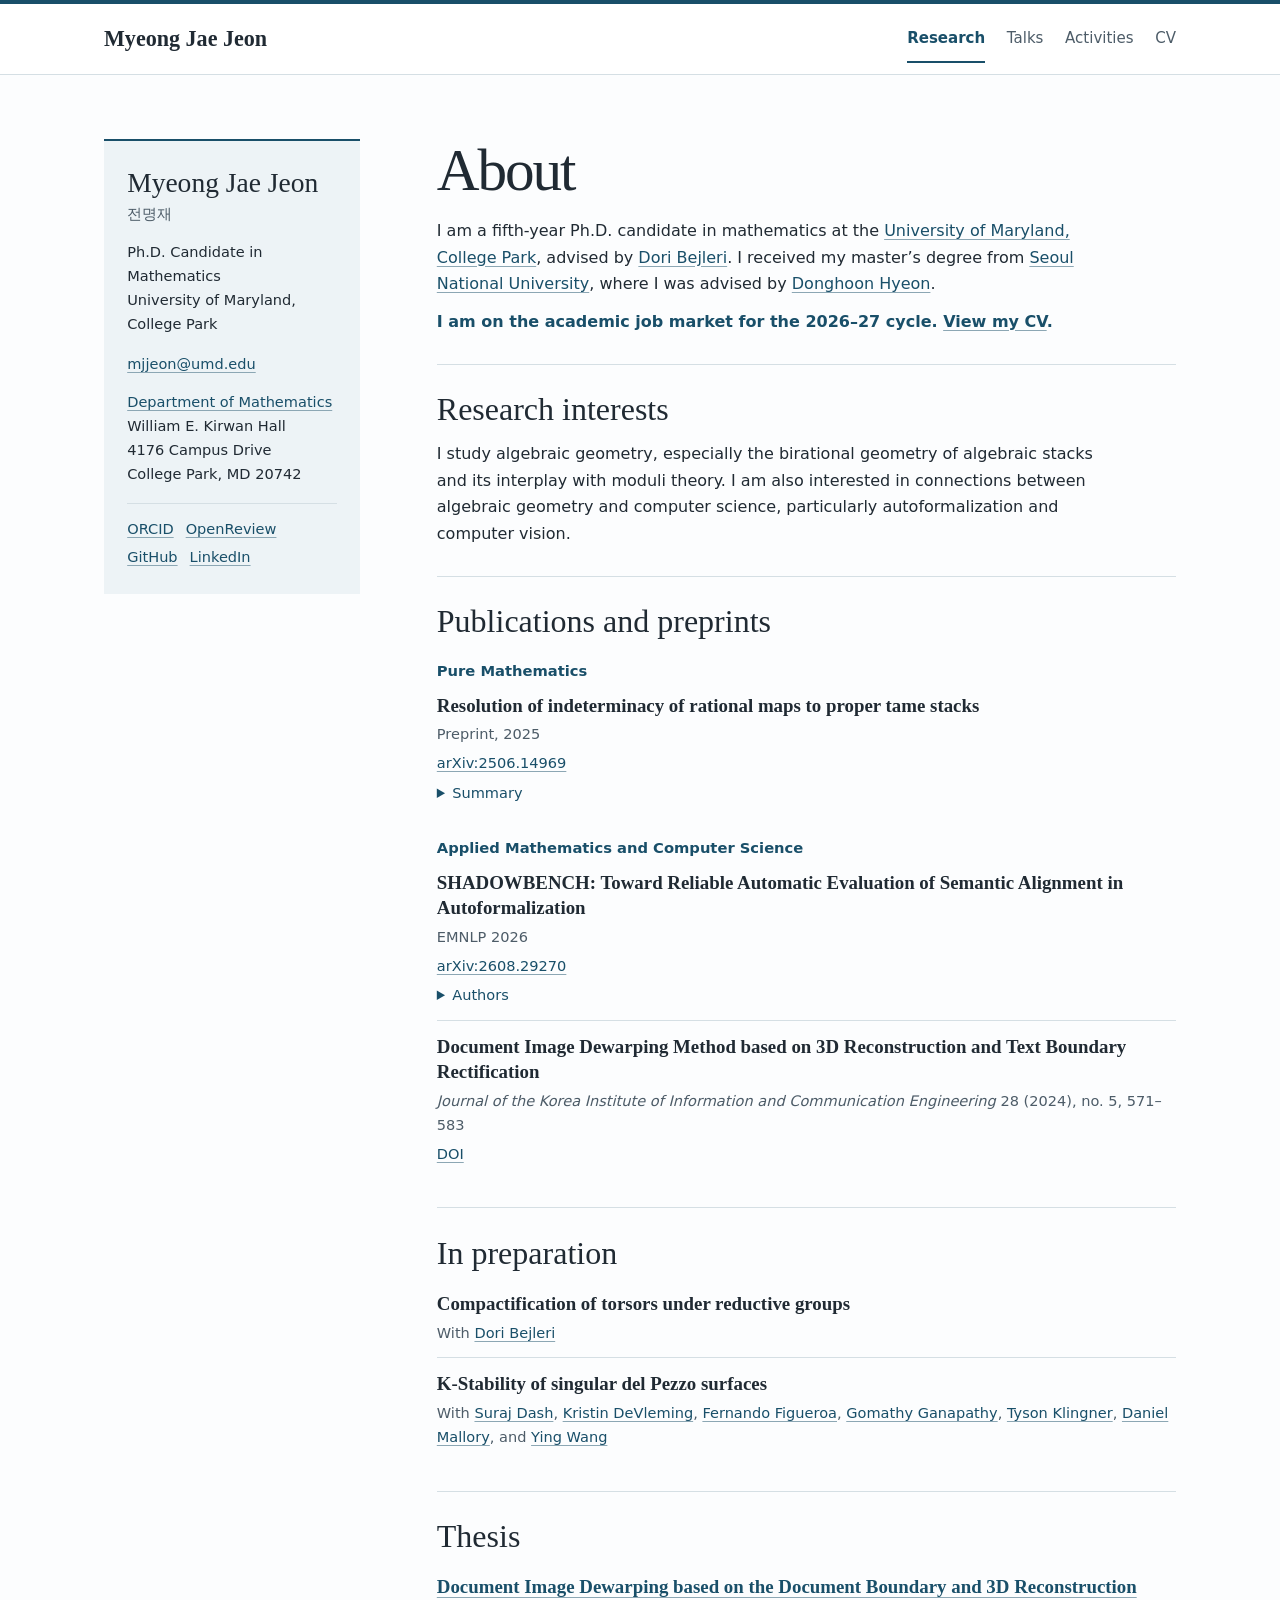
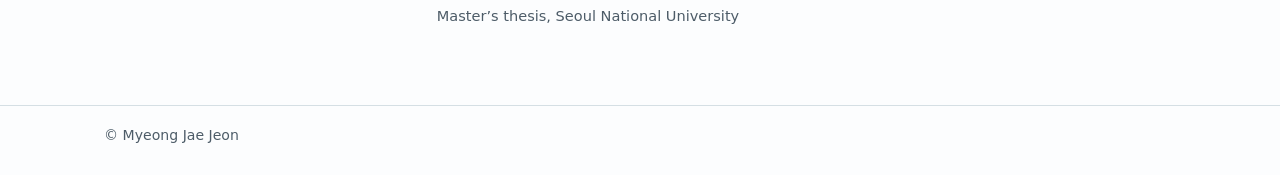
==== index.html @ 67cc5547 "Publish academic website" ====
<!doctype html>
<html lang="en">
<head>
  <meta charset="utf-8">
  <meta name="viewport" content="width=device-width, initial-scale=1">
  <meta name="description" content="Myeong Jae Jeon is a Ph.D. candidate in mathematics at the University of Maryland, working in algebraic geometry and moduli theory.">
  <title>Myeong Jae Jeon</title>
  <link rel="canonical" href="https://myeongjae-jeon.github.io/">
  <link rel="stylesheet" href="style.css">
</head>
<body>
  <a class="skip-link" href="#content">Skip to content</a>
  <header class="site-header">
    <div class="wrap">
      <a class="brand" href="index.html">Myeong Jae Jeon</a>
      <nav aria-label="Main navigation">
        <ul class="nav-list">
          <li><a href="index.html" aria-current="page">Research</a></li>
          <li><a href="talks.html">Talks</a></li>
          <li><a href="activities.html">Activities</a></li>
          <li><a href="cv.pdf">CV</a></li>
        </ul>
      </nav>
    </div>
  </header>

  <div class="wrap layout">
    <main id="content">
      <header>
        <h1>About</h1>
        <p>I am a fifth-year Ph.D. candidate in mathematics at the <a href="https://www-math.umd.edu/">University of Maryland, College Park</a>, advised by <a href="https://math.umd.edu/~dbejleri/">Dori Bejleri</a>. I received my master’s degree from <a href="https://www.math.snu.ac.kr/">Seoul National University</a>, where I was advised by <a href="https://www.math.snu.ac.kr/~hyeon/">Donghoon Hyeon</a>.</p>
        <p class="market">I am on the academic job market for the 2026–27 cycle. <a href="cv.pdf">View my CV</a>.</p>
      </header>

      <section aria-labelledby="research">
        <h2 id="research">Research interests</h2>
        <p>I study algebraic geometry, especially the birational geometry of algebraic stacks and its interplay with moduli theory. I am also interested in connections between algebraic geometry and computer science, particularly autoformalization and computer vision.</p>
      </section>

      <section aria-labelledby="papers">
        <h2 id="papers">Publications and preprints</h2>

        <h3 class="subheading">Pure Mathematics</h3>
        <ul class="entries">
          <li class="entry">
            <h4 class="entry-title">Resolution of indeterminacy of rational maps to proper tame stacks</h4>
            <p class="meta">Preprint, 2025</p>
            <p class="paper-links"><a href="https://arxiv.org/abs/2506.14969">arXiv:2506.14969</a></p>
            <details>
              <summary>Summary</summary>
              <p>We resolve the indeterminacy of rational maps from regular surfaces to tame stacks over excellent bases. In characteristic zero, we treat regular source schemes of arbitrary dimension and prove a purity lemma for tame stacks.</p>
            </details>
          </li>
        </ul>

        <h3 class="subheading">Applied Mathematics and Computer Science</h3>
        <ul class="entries">
          <li class="entry">
            <h4 class="entry-title">SHADOWBENCH: Toward Reliable Automatic Evaluation of Semantic Alignment in Autoformalization</h4>
            <p class="meta">EMNLP 2026</p>
            <p class="paper-links"><a href="https://arxiv.org/abs/2608.29270">arXiv:2608.29270</a></p>
            <details>
              <summary>Authors</summary>
              <p><a href="https://www.linkedin.com/in/hojae-han">Hojae Han</a>, <a href="https://artemisdicotiar.github.io/">Jongyoon Kim</a>, <a href="https://github.com/Sanghyeok0">Sanghyeok Park</a>, Dongwook Cheon, <a href="https://yechanp.github.io/site/">Yeachan Park</a>, Myeong Jae Jeon, Sunjong Choe, <a href="https://soonhokong.github.io/">Soonho Kong</a>, Wonseok Hur, <a href="https://seungwonh.github.io/">Seung-won Hwang</a>, and <a href="https://www.math.snu.ac.kr/~hyeon/">Donghoon Hyeon</a>.</p>
            </details>
          </li>
          <li class="entry">
            <h4 class="entry-title">Document Image Dewarping Method based on 3D Reconstruction and Text Boundary Rectification</h4>
            <p class="meta"><em>Journal of the Korea Institute of Information and Communication Engineering</em> 28 (2024), no. 5, 571–583</p>
            <p class="paper-links"><a href="https://doi.org/10.6109/jkiice.2024.28.5.571">DOI</a></p>
          </li>
        </ul>
      </section>

      <section aria-labelledby="in-preparation">
        <h2 id="in-preparation">In preparation</h2>
        <ul class="entries">
          <li class="entry">
            <h3 class="entry-title">Compactification of torsors under reductive groups</h3>
            <p class="meta">With <a href="https://math.umd.edu/~dbejleri/">Dori Bejleri</a></p>
          </li>
          <li class="entry">
            <h3 class="entry-title">K-Stability of singular del Pezzo surfaces</h3>
            <p class="meta">With <a href="https://surajdash-math.github.io/">Suraj Dash</a>, <a href="https://sites.google.com/ucsd.edu/kedevleming/home">Kristin DeVleming</a>, <a href="https://sites.google.com/view/fernandofigueroa">Fernando Figueroa</a>, <a href="https://sites.google.com/bc.edu/gomathy">Gomathy Ganapathy</a>, <a href="https://tysonklingner.github.io/">Tyson Klingner</a>, <a href="https://sites.google.com/view/danielmallory/">Daniel Mallory</a>, and <a href="https://ywangx.github.io/home/">Ying Wang</a></p>
          </li>
        </ul>
      </section>

      <section aria-labelledby="thesis">
        <h2 id="thesis">Thesis</h2>
        <ul class="entries">
          <li class="entry">
            <h3 class="entry-title"><a href="https://s-space.snu.ac.kr/handle/10371/188571">Document Image Dewarping based on the Document Boundary and 3D Reconstruction</a></h3>
            <p class="meta">Master’s thesis, Seoul National University</p>
          </li>
        </ul>
      </section>
    </main>

    <aside class="profile" aria-label="Profile and contact">
      <p class="profile-name">Myeong Jae Jeon</p>
      <p class="native-name" lang="ko">전명재</p>
      <p>Ph.D. Candidate in Mathematics<br>University of Maryland, College Park</p>
      <address>
        <p><a href="mailto:mjjeon@umd.edu">mjjeon@umd.edu</a></p>
        <p><a href="https://www-math.umd.edu/">Department of Mathematics</a><br>
          William E. Kirwan Hall<br>
          4176 Campus Drive<br>
          College Park, MD 20742</p>
      </address>
      <ul class="profile-links">
        <li><a href="https://orcid.org/0009-0002-7935-8920">ORCID</a></li>
        <li><a href="https://openreview.net/profile?id=%7EMyeong_Jae_Jeon1">OpenReview</a></li>
        <li><a href="https://github.com/MyeongJae-Jeon">GitHub</a></li>
        <li><a href="https://www.linkedin.com/in/myeong-jae-jeon-14aa62318">LinkedIn</a></li>
      </ul>
    </aside>
  </div>

  <footer class="site-footer">
    <div class="wrap">© Myeong Jae Jeon</div>
  </footer>
</body>
</html>
---- style.css ----
:root {
  color-scheme: light;
  --ink: #202a33;
  --muted: #4d5c68;
  --accent: #194f69;
  --rule: #d5dfe4;
  --wash: #edf3f6;
  --paper: #fcfdfe;
  --serif: Georgia, "Times New Roman", serif;
  --sans: system-ui, -apple-system, BlinkMacSystemFont, "Segoe UI", sans-serif;
}

* { box-sizing: border-box; }

html { background: var(--paper); }

body {
  margin: 0;
  color: var(--ink);
  font: 1rem/1.65 var(--sans);
}

a {
  color: var(--accent);
  text-underline-offset: 0.19em;
  text-decoration-color: #8ca7b4;
  overflow-wrap: anywhere;
}

a:hover { text-decoration-color: currentColor; }

:focus-visible {
  outline: 2px solid var(--accent);
  outline-offset: 4px;
}

.wrap {
  width: min(100% - 3rem, 67rem);
  margin-inline: auto;
}

.skip-link {
  position: absolute;
  z-index: 1;
  top: .5rem;
  left: .5rem;
  padding: .5rem 1rem;
  background: white;
  transform: translateY(-150%);
}

.skip-link:focus { transform: translateY(0); }

.site-header {
  border-top: 4px solid var(--accent);
  border-bottom: 1px solid var(--rule);
  background: #fff;
}

.site-header .wrap {
  min-height: 4.4rem;
  display: flex;
  justify-content: space-between;
  align-items: center;
  gap: 1.5rem;
}

.brand {
  color: var(--ink);
  font: 600 1.38rem/1.2 var(--serif);
  text-decoration: none;
}

.nav-list, .entries, .profile-links {
  list-style: none;
  margin: 0;
  padding: 0;
}

.nav-list, .profile-links {
  display: flex;
  flex-wrap: wrap;
  align-items: center;
  column-gap: 1.35rem;
}

.nav-list a {
  display: block;
  padding-block: .65rem;
  border-bottom: 2px solid transparent;
  color: var(--muted);
  text-decoration: none;
  font-size: .94rem;
}

.nav-list a:hover, .nav-list a[aria-current="page"] {
  color: var(--accent);
  border-bottom-color: var(--accent);
}

.nav-list a[aria-current="page"] { font-weight: 650; }

.layout {
  display: grid;
  grid-template-columns: minmax(13rem, 16rem) minmax(0, 1fr);
  grid-template-areas: "profile content";
  align-items: start;
  gap: clamp(2rem, 6vw, 5.25rem);
  padding-block: clamp(2.25rem, 6vw, 4rem);
}

main { grid-area: content; }

.profile {
  grid-area: profile;
  padding: 1.55rem 1.45rem;
  border-top: 2px solid var(--accent);
  background: var(--wash);
  font-size: .91rem;
}

.profile-name {
  margin: 0;
  font: 500 1.72rem/1.2 var(--serif);
}

.native-name {
  margin: .2rem 0 .85rem;
  color: var(--muted);
}

.profile > p:not([class]) { margin: .7rem 0; }

.profile p:last-child { margin-bottom: 0; }

.profile address {
  margin-top: 1rem;
  font-style: normal;
}

.profile address p { margin: .85rem 0; }

.profile-links {
  border-top: 1px solid var(--rule);
  margin-top: 1.05rem;
  padding-top: .85rem;
  gap: .25rem .75rem;
}

h1, h2, h3 { font-family: var(--serif); }

h1 {
  margin: 0 0 1rem;
  color: var(--ink);
  font-size: clamp(2.45rem, 5vw, 3.7rem);
  font-weight: 500;
  line-height: 1.06;
  letter-spacing: -.035em;
}

h2 {
  margin: 0 0 .8rem;
  font-size: clamp(1.65rem, 3vw, 2rem);
  font-weight: 500;
  line-height: 1.2;
}

h3 {
  margin: 0 0 .4rem;
  font-size: 1.18rem;
  line-height: 1.35;
}

main > section + section, main > header + section {
  padding-top: 1.6rem;
  margin-top: 1.8rem;
  border-top: 1px solid var(--rule);
}

main > header p, main > section > p { max-width: 67ch; }

main p { margin-block: .7rem; }

.market {
  color: var(--accent);
  font-weight: 600;
}

.subheading {
  margin: 1.25rem 0 .4rem;
  color: var(--accent);
  font-family: var(--sans);
  font-size: .92rem;
  font-weight: 650;
}

.entry {
  padding-block: .8rem;
  border-bottom: 1px solid var(--rule);
}

.entry:last-child { border-bottom: 0; }
.entry:first-child { padding-top: .35rem; }

.entry-title {
  margin: 0;
  font-family: var(--serif);
  font-size: 1.18rem;
  font-weight: 600;
  line-height: 1.35;
}

.entry .meta {
  margin: .27rem 0 0;
  color: var(--muted);
  font-size: .91rem;
}

.entry .paper-links {
  margin: .3rem 0 0;
  font-size: .91rem;
}

.paper-links a + a { margin-inline-start: .8rem; }

.entry details {
  margin-top: .35rem;
  font-size: .91rem;
}

.entry summary {
  width: fit-content;
  color: var(--accent);
  cursor: pointer;
}

.entry details p {
  margin: .35rem 0 .2rem;
  max-width: 65ch;
}

.event {
  display: grid;
  grid-template-columns: minmax(0, 1fr) minmax(8rem, max-content);
  gap: .25rem 1.2rem;
}

.event .date {
  color: var(--muted);
  font-size: .89rem;
  text-align: right;
  font-variant-numeric: tabular-nums;
}

.site-footer {
  border-top: 1px solid var(--rule);
  padding-block: 1.15rem 1.75rem;
  color: var(--muted);
  font-size: .88rem;
}

@media (max-width: 760px) {
  .layout {
    grid-template-columns: minmax(0, 1fr);
    grid-template-areas: "content" "profile";
  }
  .profile { max-width: 31rem; }
}

@media (max-width: 500px) {
  .wrap { width: calc(100% - 2rem); }
  .site-header .wrap {
    flex-direction: column;
    align-items: flex-start;
    gap: .3rem;
    padding-top: .85rem;
  }
  .nav-list { column-gap: .95rem; }
  .nav-list a { padding-block: .45rem; }
  .event { grid-template-columns: minmax(0, 1fr); }
  .event .date { text-align: left; }
}
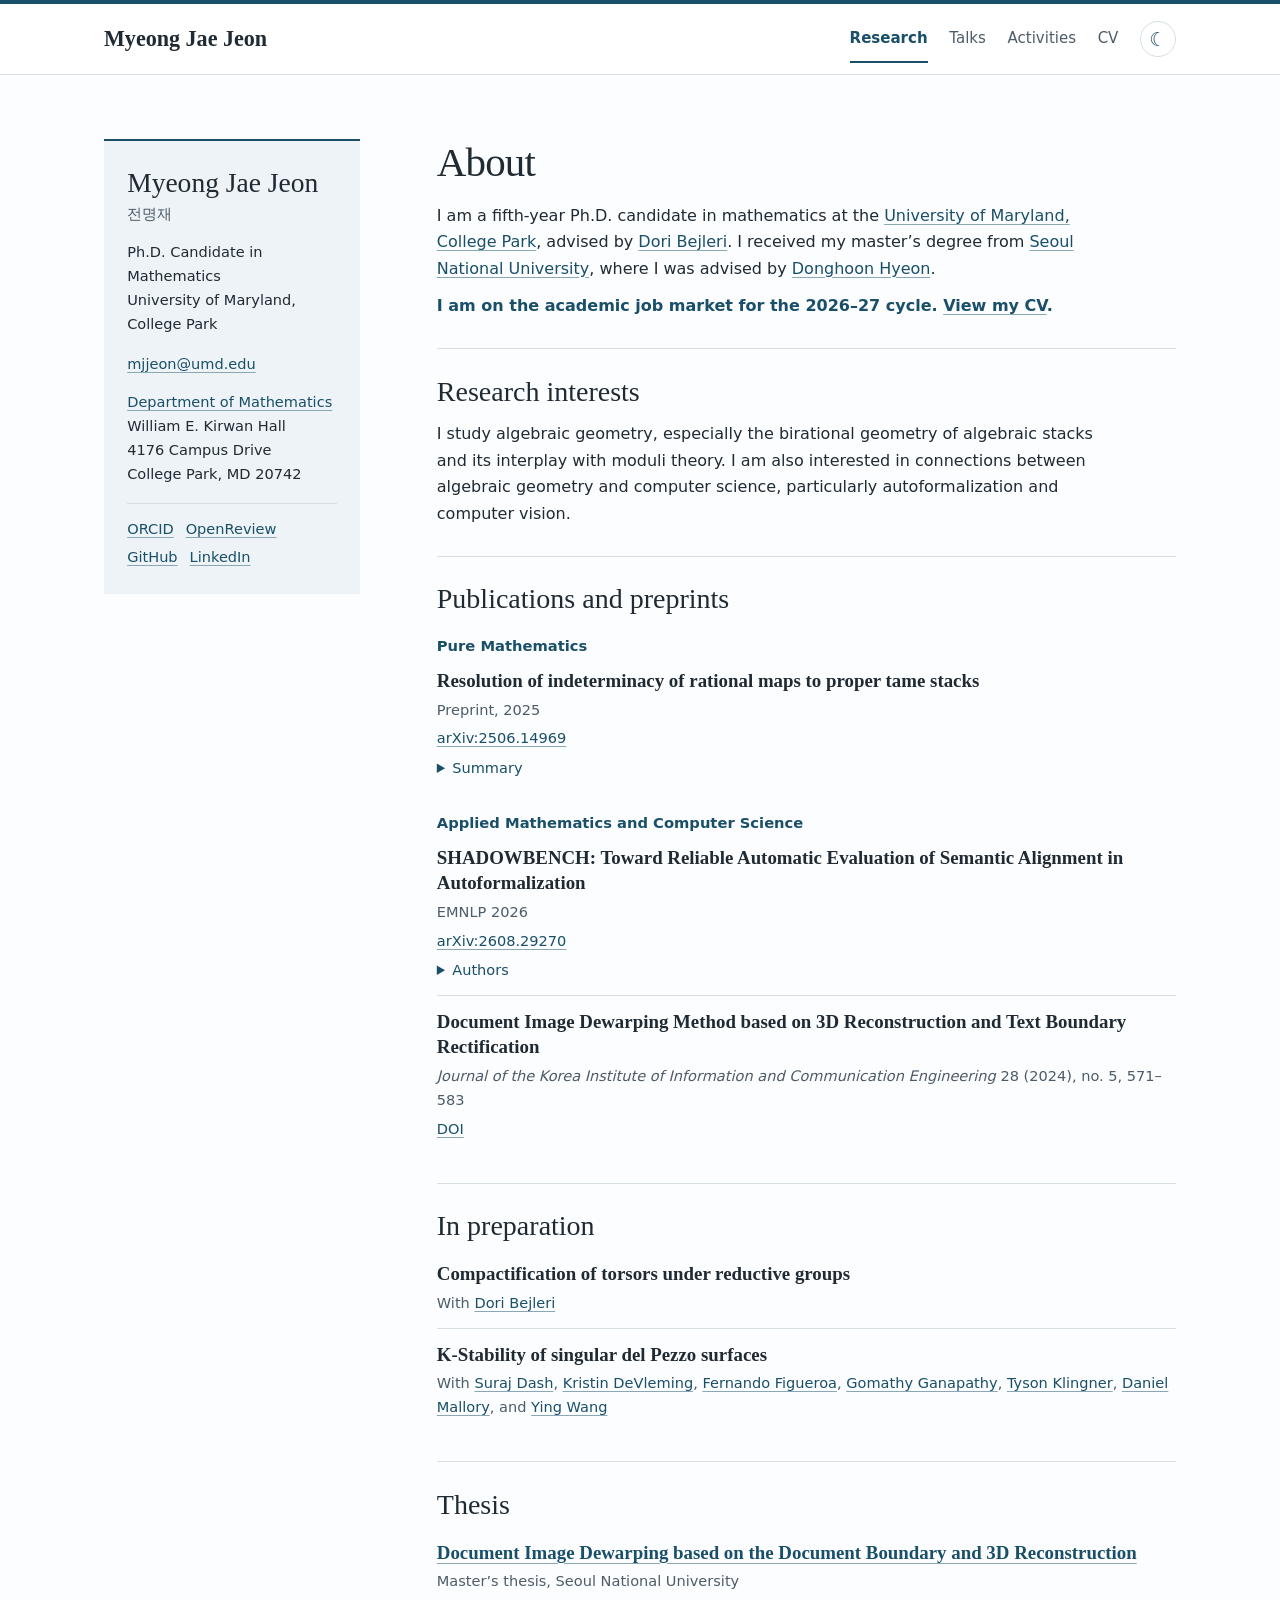
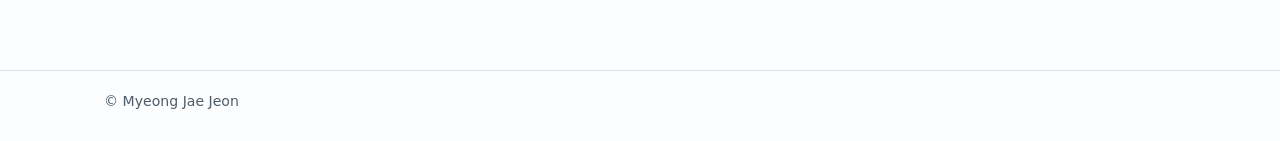
==== commit 8266e769: "Reduce heading sizes and add dark mode" ====
--- a/index.html
+++ b/index.html
@@ -6,6 +6,7 @@
   <meta name="description" content="Myeong Jae Jeon is a Ph.D. candidate in mathematics at the University of Maryland, working in algebraic geometry and moduli theory.">
   <title>Myeong Jae Jeon</title>
   <link rel="canonical" href="https://myeongjae-jeon.github.io/">
+  <script src="theme.js"></script>
   <link rel="stylesheet" href="style.css">
 </head>
 <body>
@@ -19,6 +20,12 @@
           <li><a href="talks.html">Talks</a></li>
           <li><a href="activities.html">Activities</a></li>
           <li><a href="cv.pdf">CV</a></li>
+          <li>
+            <button class="theme-toggle" type="button" aria-label="Dark mode" aria-pressed="false" title="Toggle dark mode" hidden>
+              <span class="theme-moon" aria-hidden="true">☾</span>
+              <span class="theme-sun" aria-hidden="true">☀︎</span>
+            </button>
+          </li>
         </ul>
       </nav>
     </div>
--- a/style.css
+++ b/style.css
@@ -6,8 +6,22 @@
   --rule: #d5dfe4;
   --wash: #edf3f6;
   --paper: #fcfdfe;
+  --header: #fff;
+  --underline: #8ca7b4;
   --serif: Georgia, "Times New Roman", serif;
   --sans: system-ui, -apple-system, BlinkMacSystemFont, "Segoe UI", sans-serif;
+}
+
+:root[data-theme="dark"] {
+  color-scheme: dark;
+  --ink: #e8eff4;
+  --muted: #b6c5d0;
+  --accent: #9cd6ed;
+  --rule: #394956;
+  --wash: #202d38;
+  --paper: #141b22;
+  --header: #19222b;
+  --underline: #688da0;
 }
 
 * { box-sizing: border-box; }
@@ -23,7 +37,7 @@
 a {
   color: var(--accent);
   text-underline-offset: 0.19em;
-  text-decoration-color: #8ca7b4;
+  text-decoration-color: var(--underline);
   overflow-wrap: anywhere;
 }
 
@@ -45,7 +59,7 @@
   top: .5rem;
   left: .5rem;
   padding: .5rem 1rem;
-  background: white;
+  background: var(--header);
   transform: translateY(-150%);
 }
 
@@ -54,7 +68,7 @@
 .site-header {
   border-top: 4px solid var(--accent);
   border-bottom: 1px solid var(--rule);
-  background: #fff;
+  background: var(--header);
 }
 
 .site-header .wrap {
@@ -99,6 +113,31 @@
 }
 
 .nav-list a[aria-current="page"] { font-weight: 650; }
+
+.theme-toggle {
+  inline-size: 2.25rem;
+  block-size: 2.25rem;
+  padding: 0;
+  border: 1px solid var(--rule);
+  border-radius: 50%;
+  background: var(--header);
+  color: var(--accent);
+  font: 1.2rem/1 var(--sans);
+  cursor: pointer;
+}
+
+.theme-toggle:not([hidden]) {
+  display: inline-grid;
+  place-items: center;
+}
+
+.theme-toggle:hover {
+  border-color: var(--accent);
+  background: var(--wash);
+}
+
+.theme-toggle[aria-pressed="true"] .theme-moon,
+.theme-toggle[aria-pressed="false"] .theme-sun { display: none; }
 
 .layout {
   display: grid;
@@ -152,15 +191,15 @@
 h1 {
   margin: 0 0 1rem;
   color: var(--ink);
-  font-size: clamp(2.45rem, 5vw, 3.7rem);
+  font-size: clamp(1.85rem, 3.2vw, 2.6rem);
   font-weight: 500;
-  line-height: 1.06;
-  letter-spacing: -.035em;
+  line-height: 1.16;
+  letter-spacing: -.02em;
 }
 
 h2 {
   margin: 0 0 .8rem;
-  font-size: clamp(1.65rem, 3vw, 2rem);
+  font-size: clamp(1.4rem, 2.4vw, 1.75rem);
   font-weight: 500;
   line-height: 1.2;
 }
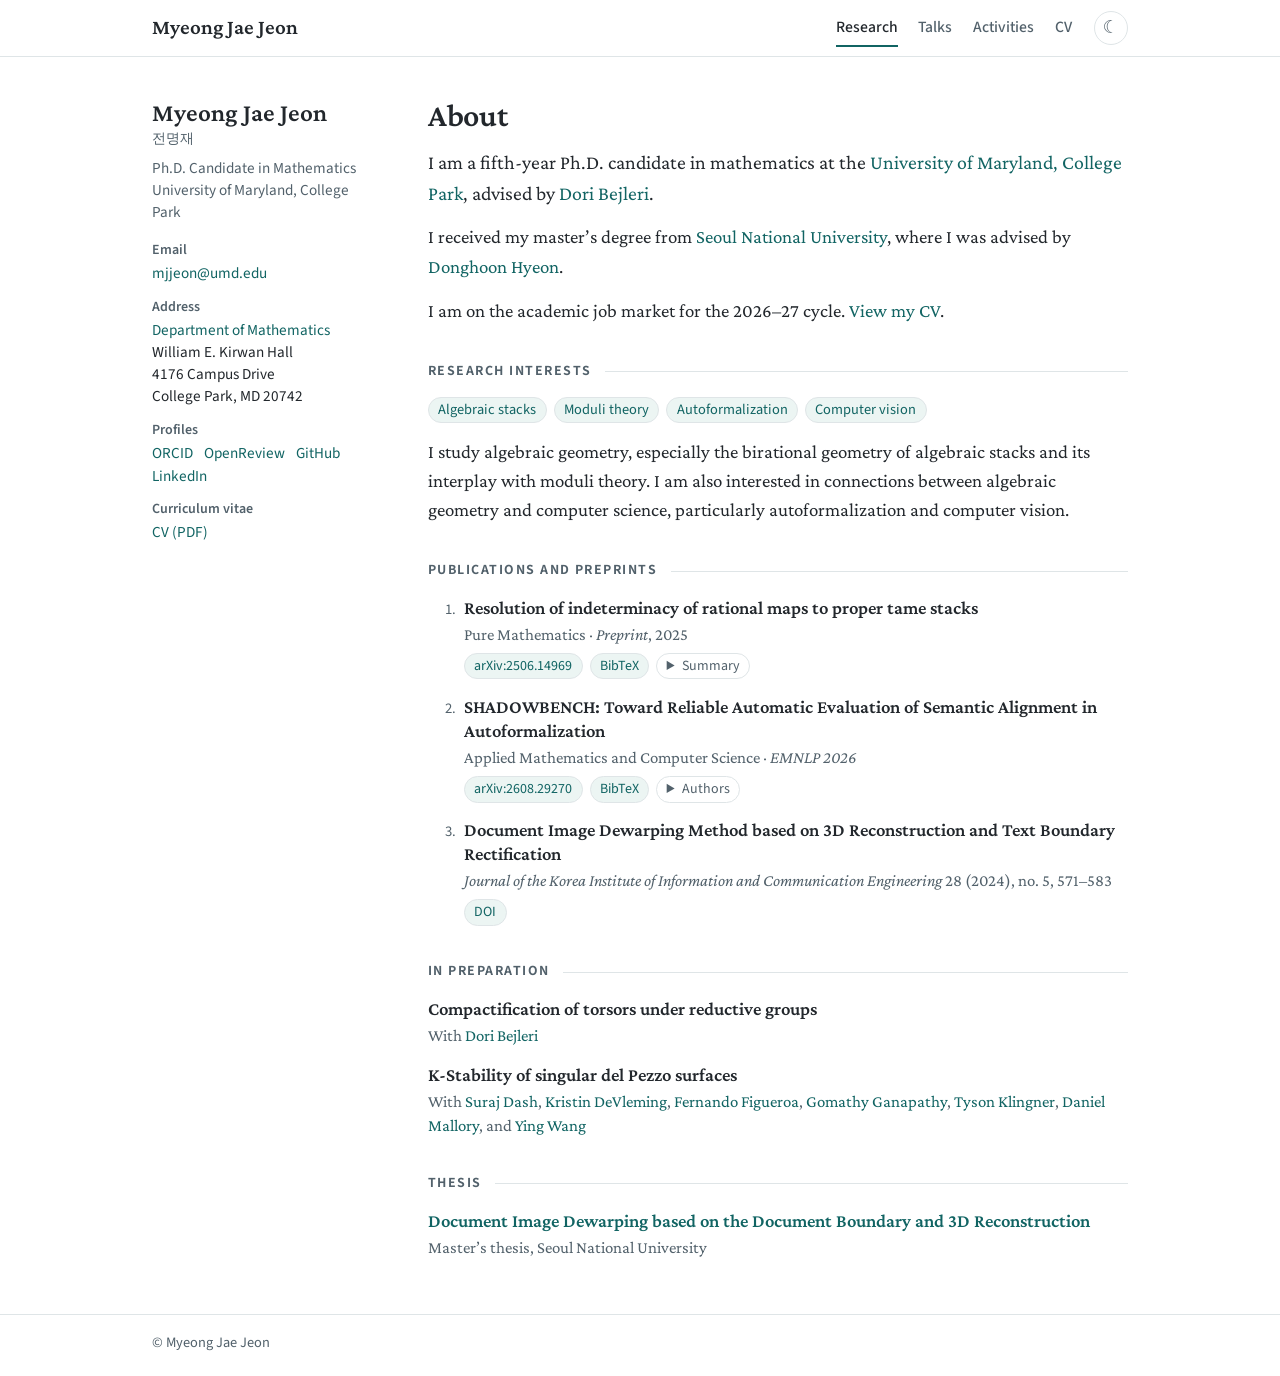
==== commit 36c34dd7: "Refine the academic site layout and typography" ====
--- a/index.html
+++ b/index.html
@@ -7,6 +7,9 @@
   <title>Myeong Jae Jeon</title>
   <link rel="canonical" href="https://myeongjae-jeon.github.io/">
   <script src="theme.js"></script>
+  <link rel="preconnect" href="https://fonts.googleapis.com">
+  <link rel="preconnect" href="https://fonts.gstatic.com" crossorigin>
+  <link href="https://fonts.googleapis.com/css2?family=Crimson+Pro:ital,wght@0,400;0,600;1,400&amp;family=Source+Sans+3:wght@400;500;600;650&amp;display=swap" rel="stylesheet">
   <link rel="stylesheet" href="style.css">
 </head>
 <body>
@@ -20,63 +23,108 @@
           <li><a href="talks.html">Talks</a></li>
           <li><a href="activities.html">Activities</a></li>
           <li><a href="cv.pdf">CV</a></li>
-          <li>
-            <button class="theme-toggle" type="button" aria-label="Dark mode" aria-pressed="false" title="Toggle dark mode" hidden>
-              <span class="theme-moon" aria-hidden="true">☾</span>
-              <span class="theme-sun" aria-hidden="true">☀︎</span>
-            </button>
-          </li>
         </ul>
       </nav>
+      <button class="theme-toggle" type="button" aria-label="Dark mode" aria-pressed="false" title="Toggle dark mode" hidden>
+        <span class="theme-moon" aria-hidden="true">☾</span>
+        <span class="theme-sun" aria-hidden="true">☀︎</span>
+      </button>
     </div>
   </header>
 
   <div class="wrap layout">
-    <main id="content">
+    <aside class="profile" aria-label="Profile and contact">
+      <p class="profile-name">Myeong Jae Jeon</p>
+      <p class="native-name" lang="ko">전명재</p>
+      <p class="profile-role">Ph.D. Candidate in Mathematics<br>University of Maryland, College Park</p>
+
+      <dl class="contact-details">
+        <div>
+          <dt>Email</dt>
+          <dd><a href="mailto:mjjeon@umd.edu">mjjeon@umd.edu</a></dd>
+        </div>
+        <div class="contact-address">
+          <dt>Address</dt>
+          <dd>
+            <address>
+              <a href="https://www-math.umd.edu/">Department of Mathematics</a><br>
+              William E. Kirwan Hall<br>
+              4176 Campus Drive<br>
+              College Park, MD 20742
+            </address>
+          </dd>
+        </div>
+        <div>
+          <dt>Profiles</dt>
+          <dd class="profile-links">
+            <a href="https://orcid.org/0009-0002-7935-8920">ORCID</a>
+            <a href="https://openreview.net/profile?id=%7EMyeong_Jae_Jeon1">OpenReview</a>
+            <a href="https://github.com/MyeongJae-Jeon">GitHub</a>
+            <a href="https://www.linkedin.com/in/myeong-jae-jeon-14aa62318">LinkedIn</a>
+          </dd>
+        </div>
+        <div>
+          <dt>Curriculum vitae</dt>
+          <dd><a href="cv.pdf">CV (PDF)</a></dd>
+        </div>
+      </dl>
+    </aside>
+
+    <main id="content" tabindex="-1">
       <header>
         <h1>About</h1>
-        <p>I am a fifth-year Ph.D. candidate in mathematics at the <a href="https://www-math.umd.edu/">University of Maryland, College Park</a>, advised by <a href="https://math.umd.edu/~dbejleri/">Dori Bejleri</a>. I received my master’s degree from <a href="https://www.math.snu.ac.kr/">Seoul National University</a>, where I was advised by <a href="https://www.math.snu.ac.kr/~hyeon/">Donghoon Hyeon</a>.</p>
+        <p class="lede">I am a fifth-year Ph.D. candidate in mathematics at the <a href="https://www-math.umd.edu/">University of Maryland, College Park</a>, advised by <a href="https://math.umd.edu/~dbejleri/">Dori Bejleri</a>.</p>
+        <p>I received my master’s degree from <a href="https://www.math.snu.ac.kr/">Seoul National University</a>, where I was advised by <a href="https://www.math.snu.ac.kr/~hyeon/">Donghoon Hyeon</a>.</p>
         <p class="market">I am on the academic job market for the 2026–27 cycle. <a href="cv.pdf">View my CV</a>.</p>
       </header>
 
       <section aria-labelledby="research">
         <h2 id="research">Research interests</h2>
+        <ul class="research-topics" aria-label="Research areas">
+          <li>Algebraic stacks</li>
+          <li>Moduli theory</li>
+          <li>Autoformalization</li>
+          <li>Computer vision</li>
+        </ul>
         <p>I study algebraic geometry, especially the birational geometry of algebraic stacks and its interplay with moduli theory. I am also interested in connections between algebraic geometry and computer science, particularly autoformalization and computer vision.</p>
       </section>
 
       <section aria-labelledby="papers">
         <h2 id="papers">Publications and preprints</h2>
 
-        <h3 class="subheading">Pure Mathematics</h3>
-        <ul class="entries">
+        <ol class="entries publications">
           <li class="entry">
-            <h4 class="entry-title">Resolution of indeterminacy of rational maps to proper tame stacks</h4>
-            <p class="meta">Preprint, 2025</p>
-            <p class="paper-links"><a href="https://arxiv.org/abs/2506.14969">arXiv:2506.14969</a></p>
-            <details>
-              <summary>Summary</summary>
-              <p>We resolve the indeterminacy of rational maps from regular surfaces to tame stacks over excellent bases. In characteristic zero, we treat regular source schemes of arbitrary dimension and prove a purity lemma for tame stacks.</p>
-            </details>
-          </li>
-        </ul>
-
-        <h3 class="subheading">Applied Mathematics and Computer Science</h3>
-        <ul class="entries">
-          <li class="entry">
-            <h4 class="entry-title">SHADOWBENCH: Toward Reliable Automatic Evaluation of Semantic Alignment in Autoformalization</h4>
-            <p class="meta">EMNLP 2026</p>
-            <p class="paper-links"><a href="https://arxiv.org/abs/2608.29270">arXiv:2608.29270</a></p>
-            <details>
-              <summary>Authors</summary>
-              <p><a href="https://www.linkedin.com/in/hojae-han">Hojae Han</a>, <a href="https://artemisdicotiar.github.io/">Jongyoon Kim</a>, <a href="https://github.com/Sanghyeok0">Sanghyeok Park</a>, Dongwook Cheon, <a href="https://yechanp.github.io/site/">Yeachan Park</a>, Myeong Jae Jeon, Sunjong Choe, <a href="https://soonhokong.github.io/">Soonho Kong</a>, Wonseok Hur, <a href="https://seungwonh.github.io/">Seung-won Hwang</a>, and <a href="https://www.math.snu.ac.kr/~hyeon/">Donghoon Hyeon</a>.</p>
-            </details>
+            <h3 class="entry-title">Resolution of indeterminacy of rational maps to proper tame stacks</h3>
+            <p class="meta">Pure Mathematics · <em>Preprint</em>, 2025</p>
+            <div class="entry-actions">
+              <a href="https://arxiv.org/abs/2506.14969">arXiv:2506.14969</a>
+              <a href="https://arxiv.org/bibtex/2506.14969">BibTeX</a>
+              <details>
+                <summary>Summary</summary>
+                <p>We resolve the indeterminacy of rational maps from regular surfaces to tame stacks over excellent bases. In characteristic zero, we treat regular source schemes of arbitrary dimension and prove a purity lemma for tame stacks.</p>
+              </details>
+            </div>
           </li>
           <li class="entry">
-            <h4 class="entry-title">Document Image Dewarping Method based on 3D Reconstruction and Text Boundary Rectification</h4>
+            <h3 class="entry-title">SHADOWBENCH: Toward Reliable Automatic Evaluation of Semantic Alignment in Autoformalization</h3>
+            <p class="meta">Applied Mathematics and Computer Science · <em>EMNLP 2026</em></p>
+            <div class="entry-actions">
+              <a href="https://arxiv.org/abs/2608.29270">arXiv:2608.29270</a>
+              <a href="https://arxiv.org/bibtex/2608.29270">BibTeX</a>
+              <details>
+                <summary>Authors</summary>
+                <p><a href="https://www.linkedin.com/in/hojae-han">Hojae Han</a>, <a href="https://artemisdicotiar.github.io/">Jongyoon Kim</a>, <a href="https://github.com/Sanghyeok0">Sanghyeok Park</a>, Dongwook Cheon, <a href="https://yechanp.github.io/site/">Yeachan Park</a>, Myeong Jae Jeon, Sunjong Choe, <a href="https://soonhokong.github.io/">Soonho Kong</a>, Wonseok Hur, <a href="https://seungwonh.github.io/">Seung-won Hwang</a>, and <a href="https://www.math.snu.ac.kr/~hyeon/">Donghoon Hyeon</a>.</p>
+              </details>
+            </div>
+          </li>
+          <li class="entry">
+            <h3 class="entry-title">Document Image Dewarping Method based on 3D Reconstruction and Text Boundary Rectification</h3>
             <p class="meta"><em>Journal of the Korea Institute of Information and Communication Engineering</em> 28 (2024), no. 5, 571–583</p>
-            <p class="paper-links"><a href="https://doi.org/10.6109/jkiice.2024.28.5.571">DOI</a></p>
+            <div class="entry-actions">
+              <a href="https://doi.org/10.6109/jkiice.2024.28.5.571">DOI</a>
+            </div>
           </li>
-        </ul>
+        </ol>
       </section>
 
       <section aria-labelledby="in-preparation">
@@ -103,25 +151,6 @@
         </ul>
       </section>
     </main>
-
-    <aside class="profile" aria-label="Profile and contact">
-      <p class="profile-name">Myeong Jae Jeon</p>
-      <p class="native-name" lang="ko">전명재</p>
-      <p>Ph.D. Candidate in Mathematics<br>University of Maryland, College Park</p>
-      <address>
-        <p><a href="mailto:mjjeon@umd.edu">mjjeon@umd.edu</a></p>
-        <p><a href="https://www-math.umd.edu/">Department of Mathematics</a><br>
-          William E. Kirwan Hall<br>
-          4176 Campus Drive<br>
-          College Park, MD 20742</p>
-      </address>
-      <ul class="profile-links">
-        <li><a href="https://orcid.org/0009-0002-7935-8920">ORCID</a></li>
-        <li><a href="https://openreview.net/profile?id=%7EMyeong_Jae_Jeon1">OpenReview</a></li>
-        <li><a href="https://github.com/MyeongJae-Jeon">GitHub</a></li>
-        <li><a href="https://www.linkedin.com/in/myeong-jae-jeon-14aa62318">LinkedIn</a></li>
-      </ul>
-    </aside>
   </div>
 
   <footer class="site-footer">
--- a/style.css
+++ b/style.css
@@ -1,55 +1,51 @@
 :root {
   color-scheme: light;
-  --ink: #202a33;
-  --muted: #4d5c68;
-  --accent: #194f69;
-  --rule: #d5dfe4;
-  --wash: #edf3f6;
-  --paper: #fcfdfe;
-  --header: #fff;
-  --underline: #8ca7b4;
-  --serif: Georgia, "Times New Roman", serif;
-  --sans: system-ui, -apple-system, BlinkMacSystemFont, "Segoe UI", sans-serif;
+  --paper: #fff;
+  --ink: #22272c;
+  --muted: #52616b;
+  --accent: #116463;
+  --rule: #dfe5e7;
+  --wash: #ecf5f3;
+  --serif: "Crimson Pro", "Iowan Old Style", Palatino, Georgia, serif;
+  --sans: "Source Sans 3", system-ui, -apple-system, sans-serif;
 }
 
 :root[data-theme="dark"] {
   color-scheme: dark;
-  --ink: #e8eff4;
-  --muted: #b6c5d0;
-  --accent: #9cd6ed;
-  --rule: #394956;
-  --wash: #202d38;
-  --paper: #141b22;
-  --header: #19222b;
-  --underline: #688da0;
+  --paper: #15191c;
+  --ink: #e5ebee;
+  --muted: #a2b0b9;
+  --accent: #8bd6cd;
+  --rule: #344047;
+  --wash: #203230;
 }
 
 * { box-sizing: border-box; }
-
-html { background: var(--paper); }
 
 body {
   margin: 0;
-  color: var(--ink);
-  font: 1rem/1.65 var(--sans);
+  background: var(--paper);
+  color: var(--ink);
+  font: 1.18rem/1.55 var(--serif);
 }
 
 a {
   color: var(--accent);
-  text-underline-offset: 0.19em;
-  text-decoration-color: var(--underline);
+  text-decoration: none;
+  text-underline-offset: .15em;
   overflow-wrap: anywhere;
 }
 
-a:hover { text-decoration-color: currentColor; }
+a:hover { text-decoration: underline; }
 
 :focus-visible {
   outline: 2px solid var(--accent);
-  outline-offset: 4px;
+  outline-offset: 3px;
+  border-radius: 2px;
 }
 
 .wrap {
-  width: min(100% - 3rem, 67rem);
+  width: min(calc(100% - 2 * clamp(1rem, 4vw, 2.5rem)), 61rem);
   margin-inline: auto;
 }
 
@@ -58,71 +54,71 @@
   z-index: 1;
   top: .5rem;
   left: .5rem;
-  padding: .5rem 1rem;
-  background: var(--header);
+  padding: .4rem .75rem;
+  background: var(--paper);
+  border: 1px solid var(--rule);
+  font-family: var(--sans);
   transform: translateY(-150%);
 }
 
 .skip-link:focus { transform: translateY(0); }
 
-.site-header {
-  border-top: 4px solid var(--accent);
-  border-bottom: 1px solid var(--rule);
-  background: var(--header);
-}
+.site-header { border-bottom: 1px solid var(--rule); }
 
 .site-header .wrap {
-  min-height: 4.4rem;
-  display: flex;
-  justify-content: space-between;
+  min-height: 3.5rem;
+  display: grid;
+  grid-template-columns: 1fr auto auto;
   align-items: center;
-  gap: 1.5rem;
+  gap: .3rem 1.35rem;
+  padding-block: .4rem;
 }
 
 .brand {
   color: var(--ink);
-  font: 600 1.38rem/1.2 var(--serif);
-  text-decoration: none;
-}
-
-.nav-list, .entries, .profile-links {
-  list-style: none;
+  font: 600 1.32rem/1.2 var(--serif);
+}
+
+.brand:hover { text-decoration: none; }
+
+.nav-list, .entries, .research-topics {
   margin: 0;
   padding: 0;
-}
-
-.nav-list, .profile-links {
+  list-style: none;
+}
+
+.nav-list {
   display: flex;
   flex-wrap: wrap;
-  align-items: center;
-  column-gap: 1.35rem;
+  gap: .2rem 1.3rem;
+  font-family: var(--sans);
 }
 
 .nav-list a {
   display: block;
-  padding-block: .65rem;
+  padding: .35rem 0;
   border-bottom: 2px solid transparent;
   color: var(--muted);
+  font-size: .98rem;
+  font-weight: 500;
+}
+
+.nav-list a:hover, .nav-list a[aria-current="page"] {
+  color: var(--ink);
   text-decoration: none;
-  font-size: .94rem;
-}
-
-.nav-list a:hover, .nav-list a[aria-current="page"] {
-  color: var(--accent);
-  border-bottom-color: var(--accent);
-}
-
-.nav-list a[aria-current="page"] { font-weight: 650; }
+}
+
+.nav-list a[aria-current="page"] { border-bottom-color: var(--accent); }
 
 .theme-toggle {
-  inline-size: 2.25rem;
-  block-size: 2.25rem;
+  inline-size: 2.15rem;
+  block-size: 2.15rem;
   padding: 0;
   border: 1px solid var(--rule);
   border-radius: 50%;
-  background: var(--header);
-  color: var(--accent);
-  font: 1.2rem/1 var(--sans);
+  background: var(--paper);
+  color: var(--muted);
+  font: 1.12rem/1 var(--sans);
   cursor: pointer;
 }
 
@@ -133,7 +129,7 @@
 
 .theme-toggle:hover {
   border-color: var(--accent);
-  background: var(--wash);
+  color: var(--accent);
 }
 
 .theme-toggle[aria-pressed="true"] .theme-moon,
@@ -141,181 +137,217 @@
 
 .layout {
   display: grid;
-  grid-template-columns: minmax(13rem, 16rem) minmax(0, 1fr);
-  grid-template-areas: "profile content";
+  grid-template-columns: minmax(11.75rem, 14rem) minmax(0, 1fr);
   align-items: start;
-  gap: clamp(2rem, 6vw, 5.25rem);
-  padding-block: clamp(2.25rem, 6vw, 4rem);
-}
-
-main { grid-area: content; }
+  gap: clamp(1.75rem, 4.6vw, 3.25rem);
+  padding-block: 2.55rem 3.4rem;
+}
 
 .profile {
-  grid-area: profile;
-  padding: 1.55rem 1.45rem;
-  border-top: 2px solid var(--accent);
+  position: sticky;
+  top: 1.5rem;
+  font: .95rem/1.45 var(--sans);
+  color: var(--muted);
+}
+
+.profile-name {
+  margin: 0 0 .15rem;
+  color: var(--ink);
+  font: 600 1.58rem/1.12 var(--serif);
+}
+
+.native-name {
+  margin: 0 0 .45rem;
+  font-size: .9rem;
+}
+
+.profile-role { margin: 0; }
+
+.contact-details {
+  display: grid;
+  gap: .8rem;
+  margin: 1.1rem 0 0;
+}
+
+.contact-details dt {
+  margin-bottom: .1rem;
+  font-size: .875rem;
+  font-weight: 600;
+}
+
+.contact-details dd {
+  margin: 0;
+  color: var(--ink);
+}
+
+.contact-details address { font-style: normal; }
+
+.profile-links {
+  display: flex;
+  flex-wrap: wrap;
+  gap: .05rem .7rem;
+}
+
+main { min-width: 0; }
+
+h1 {
+  margin: 0 0 .85rem;
+  font: 600 2rem/1.12 var(--serif);
+  letter-spacing: -.01em;
+}
+
+h2 {
+  display: flex;
+  align-items: center;
+  gap: .85rem;
+  margin: 0 0 .95rem;
+  color: var(--muted);
+  font: 650 .875rem/1.4 var(--sans);
+  letter-spacing: .105em;
+  text-transform: uppercase;
+}
+
+h2::after {
+  content: "";
+  flex: 1 1 1rem;
+  height: 1px;
+  background: var(--rule);
+}
+
+main p { margin: 0 0 .85rem; }
+main p:last-child { margin-bottom: 0; }
+
+main > section + section, main > header + section { margin-top: 2.3rem; }
+
+main > header p, main > section > p { max-width: 68ch; }
+
+.lede { font-size: 1.24rem; }
+
+.market { margin-top: .95rem; }
+
+.research-topics {
+  display: flex;
+  flex-wrap: wrap;
+  gap: .35rem .45rem;
+  margin-bottom: .85rem;
+  font: .9rem/1.4 var(--sans);
+}
+
+.research-topics li, .entry-actions > a, .entry-actions summary {
+  padding: .13rem .58rem;
+  border: 1px solid var(--rule);
+  border-radius: 1rem;
+}
+
+.research-topics li, .entry-actions > a {
   background: var(--wash);
-  font-size: .91rem;
-}
-
-.profile-name {
-  margin: 0;
-  font: 500 1.72rem/1.2 var(--serif);
-}
-
-.native-name {
-  margin: .2rem 0 .85rem;
-  color: var(--muted);
-}
-
-.profile > p:not([class]) { margin: .7rem 0; }
-
-.profile p:last-child { margin-bottom: 0; }
-
-.profile address {
-  margin-top: 1rem;
-  font-style: normal;
-}
-
-.profile address p { margin: .85rem 0; }
-
-.profile-links {
-  border-top: 1px solid var(--rule);
-  margin-top: 1.05rem;
-  padding-top: .85rem;
-  gap: .25rem .75rem;
-}
-
-h1, h2, h3 { font-family: var(--serif); }
-
-h1 {
-  margin: 0 0 1rem;
-  color: var(--ink);
-  font-size: clamp(1.85rem, 3.2vw, 2.6rem);
-  font-weight: 500;
-  line-height: 1.16;
-  letter-spacing: -.02em;
-}
-
-h2 {
-  margin: 0 0 .8rem;
-  font-size: clamp(1.4rem, 2.4vw, 1.75rem);
-  font-weight: 500;
-  line-height: 1.2;
-}
-
-h3 {
-  margin: 0 0 .4rem;
-  font-size: 1.18rem;
-  line-height: 1.35;
-}
-
-main > section + section, main > header + section {
-  padding-top: 1.6rem;
-  margin-top: 1.8rem;
-  border-top: 1px solid var(--rule);
-}
-
-main > header p, main > section > p { max-width: 67ch; }
-
-main p { margin-block: .7rem; }
-
-.market {
   color: var(--accent);
-  font-weight: 600;
-}
-
-.subheading {
-  margin: 1.25rem 0 .4rem;
-  color: var(--accent);
-  font-family: var(--sans);
-  font-size: .92rem;
-  font-weight: 650;
-}
-
-.entry {
-  padding-block: .8rem;
-  border-bottom: 1px solid var(--rule);
-}
-
-.entry:last-child { border-bottom: 0; }
-.entry:first-child { padding-top: .35rem; }
+}
+
+.entries { display: grid; gap: .95rem; }
+
+.publications {
+  padding-inline-start: 1.95rem;
+  list-style: decimal;
+}
+
+.publications .entry { padding-inline-start: .3rem; }
+
+.publications .entry::marker {
+  color: var(--muted);
+  font: .92rem var(--sans);
+}
 
 .entry-title {
   margin: 0;
-  font-family: var(--serif);
-  font-size: 1.18rem;
-  font-weight: 600;
-  line-height: 1.35;
+  font: 600 1.16rem/1.32 var(--serif);
 }
 
 .entry .meta {
-  margin: .27rem 0 0;
-  color: var(--muted);
-  font-size: .91rem;
-}
-
-.entry .paper-links {
-  margin: .3rem 0 0;
-  font-size: .91rem;
-}
-
-.paper-links a + a { margin-inline-start: .8rem; }
-
-.entry details {
-  margin-top: .35rem;
-  font-size: .91rem;
-}
-
-.entry summary {
+  margin: .16rem 0 0;
+  color: var(--muted);
+  font-size: 1.05rem;
+  line-height: 1.4;
+}
+
+.entry .date {
+  white-space: nowrap;
+  font: .9rem var(--sans);
+  font-variant-numeric: tabular-nums;
+}
+
+.entry-actions {
+  display: flex;
+  flex-wrap: wrap;
+  align-items: start;
+  gap: .3rem .45rem;
+  margin-top: .4rem;
+  font: .875rem/1.45 var(--sans);
+}
+
+.entry-actions > a:hover, .entry-actions summary:hover {
+  border-color: var(--accent);
+  text-decoration: none;
+}
+
+.entry-actions details {
+  max-width: 100%;
+  min-width: 0;
+}
+
+.entry-actions details[open] { flex-basis: 100%; }
+
+.entry-actions summary {
   width: fit-content;
-  color: var(--accent);
+  color: var(--muted);
   cursor: pointer;
 }
 
-.entry details p {
-  margin: .35rem 0 .2rem;
-  max-width: 65ch;
-}
-
-.event {
-  display: grid;
-  grid-template-columns: minmax(0, 1fr) minmax(8rem, max-content);
-  gap: .25rem 1.2rem;
-}
-
-.event .date {
-  color: var(--muted);
-  font-size: .89rem;
-  text-align: right;
-  font-variant-numeric: tabular-nums;
+.entry-actions details p {
+  margin: .55rem 0 .1rem;
+  padding-inline-start: .7rem;
+  border-inline-start: 2px solid var(--rule);
+  font: 1.05rem/1.45 var(--serif);
 }
 
 .site-footer {
   border-top: 1px solid var(--rule);
-  padding-block: 1.15rem 1.75rem;
-  color: var(--muted);
-  font-size: .88rem;
+  padding-block: 1.1rem 1.45rem;
+  color: var(--muted);
+  font: .9rem var(--sans);
 }
 
 @media (max-width: 760px) {
+  .site-header .wrap { grid-template-columns: minmax(0, 1fr) auto; }
+  .site-header nav { grid-column: 1 / -1; grid-row: 2; }
+  .site-header .theme-toggle { grid-column: 2; grid-row: 1; }
+
   .layout {
     grid-template-columns: minmax(0, 1fr);
-    grid-template-areas: "content" "profile";
+    gap: 2rem;
+    padding-block: 1.55rem 2.4rem;
   }
-  .profile { max-width: 31rem; }
-}
-
-@media (max-width: 500px) {
-  .wrap { width: calc(100% - 2rem); }
-  .site-header .wrap {
-    flex-direction: column;
-    align-items: flex-start;
-    gap: .3rem;
-    padding-top: .85rem;
+
+  .profile {
+    position: static;
+    padding-bottom: 1.1rem;
+    border-bottom: 1px solid var(--rule);
   }
+
+  .contact-details {
+    grid-template-columns: repeat(2, minmax(0, 1fr));
+    gap: .6rem 1rem;
+    margin-top: .8rem;
+  }
+
+  .contact-address { grid-row: span 2; }
+  body { font-size: 1.12rem; }
+  h1 { font-size: 1.9rem; }
+  .lede { font-size: 1.16rem; }
+}
+
+@media (max-width: 360px) {
+  .contact-details { grid-template-columns: minmax(0, 1fr); }
+  .contact-address { grid-row: auto; }
   .nav-list { column-gap: .95rem; }
-  .nav-list a { padding-block: .45rem; }
-  .event { grid-template-columns: minmax(0, 1fr); }
-  .event .date { text-align: left; }
-}
+}
